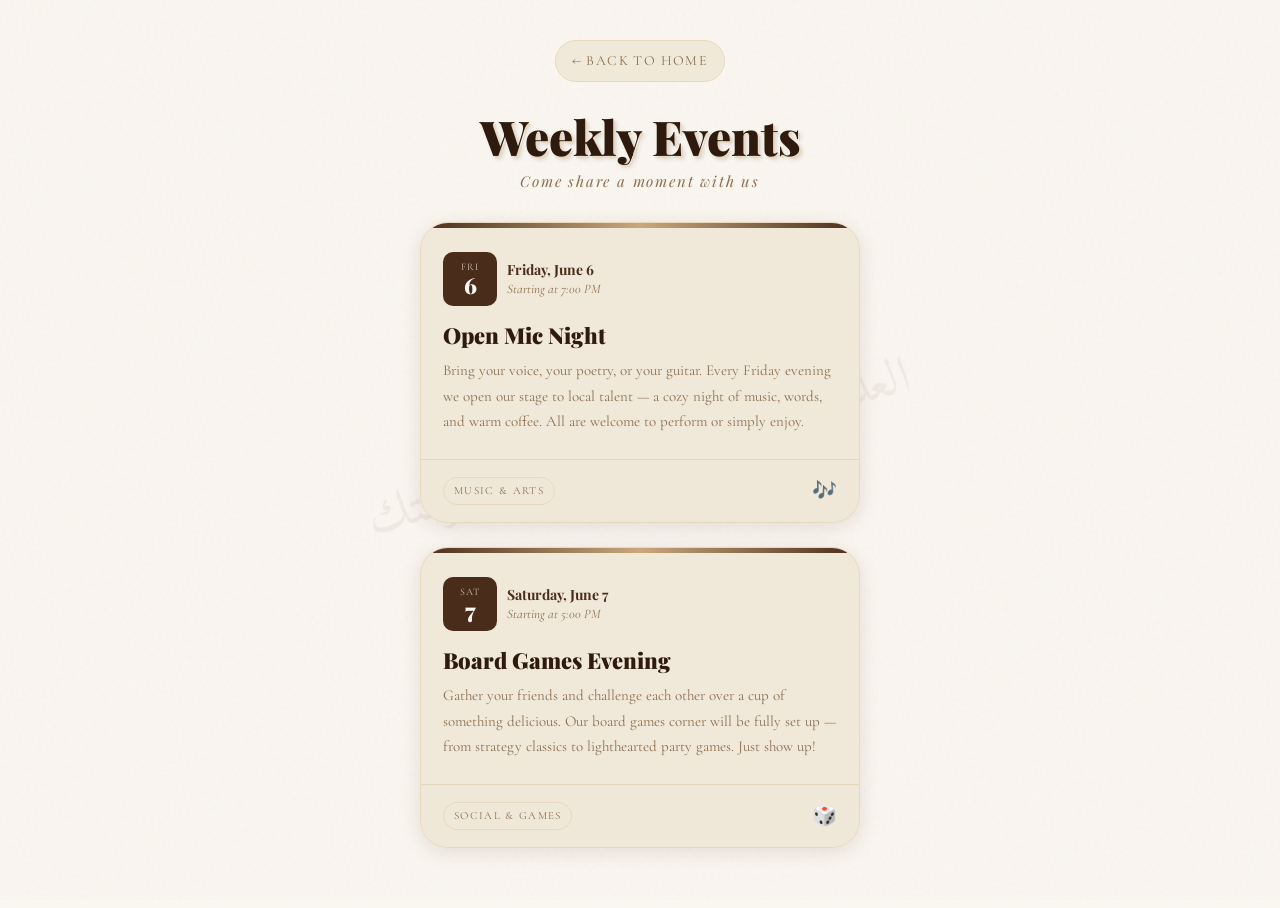
==== events.html @ 4f388abd "Add files via upload" ====
<!DOCTYPE html>
<html lang="en">
<head>
  <meta charset="UTF-8" />
  <meta name="viewport" content="width=device-width, initial-scale=1.0" />
  <meta name="description" content="Kmayra Coffee Shop — Weekly Events" />
  <title>Weekly Events — Kmayra Coffee Shop</title>
  <link rel="stylesheet" href="style.css" />
</head>
<body>

  <div class="arabic-bg" aria-hidden="true">العذر القهوة... و القصد شوفتك</div>

  <main class="page">

    <!-- Page Header -->
    <header class="page-header animate-in">
      <a href="index.html" class="back-btn">← Back to Home</a>
      <h1 class="page-title">Weekly Events</h1>
      <p class="page-subtitle">Come share a moment with us</p>
    </header>

    <div class="events-body">
      <div class="events-grid">

        <!-- ════════════════════════════════════════════════
             EVENT CARD 1
             HOW TO EDIT THIS CARD EVERY WEEK:
             ─ data-day-name  → Short day name (Mon, Tue, Wed…)
             ─ data-day-num   → Day number (e.g., 12)
             ─ .event-date-text strong → Full date (e.g., Monday, June 9)
             ─ .event-date-text span  → Time (e.g., 7:00 PM)
             ─ .event-tag             → Short category label
             ─ .event-title           → Event title
             ─ .event-desc            → Event description paragraph
             ─ .event-icon            → Emoji icon in card footer
             ════════════════════════════════════════════════ -->
        <article class="event-card animate-in delay-1">
          <div class="event-card-accent"></div>
          <div class="event-card-body">

            <div class="event-meta">
              <div class="event-day-badge">
                <!-- ✏️ Edit: day abbreviation and number -->
                <span class="event-day-name">FRI</span>
                <span class="event-day-num">6</span>
              </div>
              <div class="event-date-text">
                <!-- ✏️ Edit: full date and time -->
                <strong>Friday, June 6</strong>
                <span>Starting at 7:00 PM</span>
              </div>
            </div>

            <!-- ✏️ Edit: event title -->
            <h2 class="event-title">Open Mic Night</h2>

            <!-- ✏️ Edit: event description -->
            <p class="event-desc">
              Bring your voice, your poetry, or your guitar. Every Friday evening we open our stage to local talent — a cozy night of music, words, and warm coffee. All are welcome to perform or simply enjoy.
            </p>

          </div>
          <div class="event-card-footer">
            <!-- ✏️ Edit: category tag and icon -->
            <span class="event-tag">Music &amp; Arts</span>
            <span class="event-icon" aria-hidden="true">🎶</span>
          </div>
        </article>

        <!-- ════════════════════════════════════════════════
             EVENT CARD 2
             Same editing instructions as Event Card 1 above.
             ════════════════════════════════════════════════ -->
        <article class="event-card animate-in delay-2">
          <div class="event-card-accent"></div>
          <div class="event-card-body">

            <div class="event-meta">
              <div class="event-day-badge">
                <!-- ✏️ Edit: day abbreviation and number -->
                <span class="event-day-name">SAT</span>
                <span class="event-day-num">7</span>
              </div>
              <div class="event-date-text">
                <!-- ✏️ Edit: full date and time -->
                <strong>Saturday, June 7</strong>
                <span>Starting at 5:00 PM</span>
              </div>
            </div>

            <!-- ✏️ Edit: event title -->
            <h2 class="event-title">Board Games Evening</h2>

            <!-- ✏️ Edit: event description -->
            <p class="event-desc">
              Gather your friends and challenge each other over a cup of something delicious. Our board games corner will be fully set up — from strategy classics to lighthearted party games. Just show up!
            </p>

          </div>
          <div class="event-card-footer">
            <!-- ✏️ Edit: category tag and icon -->
            <span class="event-tag">Social &amp; Games</span>
            <span class="event-icon" aria-hidden="true">🎲</span>
          </div>
        </article>

      </div><!-- /.events-grid -->
    </div><!-- /.events-body -->

  </main>

</body>
</html>
---- style.css ----
/* ============================================================
   KMAYRA COFFEE SHOP — Global Stylesheet
   ============================================================ */

@import url('https://fonts.googleapis.com/css2?family=Playfair+Display:ital,wght@0,400;0,700;0,900;1,400;1,700&family=Cormorant+Garamond:ital,wght@0,300;0,400;0,600;1,300;1,400&family=Amiri:ital,wght@0,400;0,700;1,400&display=swap');

/* ── Variables ─────────────────────────────────────────────── */
:root {
  --cream:        #faf6f0;
  --beige:        #f0e8d8;
  --parchment:    #e8d8c0;
  --latte:        #c9a87c;
  --espresso:     #4a2c1a;
  --mocha:        #2e1a0e;
  --ink:          #1c1108;
  --muted:        #8b6f50;
  --gold:         #b8860b;
  --soft-shadow:  rgba(74, 44, 26, 0.12);
  --deep-shadow:  rgba(30, 16, 8, 0.25);

  --font-display: 'Playfair Display', Georgia, serif;
  --font-body:    'Cormorant Garamond', Georgia, serif;
  --font-arabic:  'Amiri', serif;

  --radius-sm:    10px;
  --radius-md:    18px;
  --radius-lg:    28px;
  --radius-pill:  999px;

  --transition:   0.3s cubic-bezier(0.25, 0.46, 0.45, 0.94);
}

/* ── Reset & Base ───────────────────────────────────────────── */
*, *::before, *::after { box-sizing: border-box; margin: 0; padding: 0; }

html { scroll-behavior: smooth; -webkit-text-size-adjust: 100%; }

body {
  background-color: var(--cream);
  color: var(--espresso);
  font-family: var(--font-body);
  font-size: 17px;
  line-height: 1.7;
  min-height: 100vh;
  overflow-x: hidden;
}

/* ── Noise Texture Overlay ──────────────────────────────────── */
body::before {
  content: '';
  position: fixed;
  inset: 0;
  background-image: url("data:image/svg+xml,%3Csvg viewBox='0 0 256 256' xmlns='http://www.w3.org/2000/svg'%3E%3Cfilter id='noise'%3E%3CfeTurbulence type='fractalNoise' baseFrequency='0.9' numOctaves='4' stitchTiles='stitch'/%3E%3C/filter%3E%3Crect width='100%25' height='100%25' filter='url(%23noise)' opacity='0.04'/%3E%3C/svg%3E");
  pointer-events: none;
  z-index: 0;
}

/* ── Page Wrapper ───────────────────────────────────────────── */
.page {
  position: relative;
  z-index: 1;
  max-width: 480px;
  margin: 0 auto;
  padding: 0 20px 60px;
  min-height: 100vh;
}

/* ============================================================
   LANDING PAGE
   ============================================================ */

/* Arabic Calligraphy Background */
.arabic-bg {
  position: fixed;
  top: 50%;
  left: 50%;
  transform: translate(-50%, -50%) rotate(-15deg);
  font-family: var(--font-arabic);
  font-size: clamp(28px, 10vw, 52px);
  color: var(--espresso);
  opacity: 0.055;
  white-space: nowrap;
  pointer-events: none;
  z-index: 0;
  letter-spacing: 0.02em;
  text-align: center;
  line-height: 1.5;
  user-select: none;
}

/* Hero Section */
.hero {
  position: relative;
  z-index: 1;
  display: flex;
  flex-direction: column;
  align-items: center;
  padding-top: 64px;
  padding-bottom: 16px;
}

/* Steam Animation */
.steam-wrapper {
  display: flex;
  gap: 10px;
  margin-bottom: 10px;
  height: 40px;
  align-items: flex-end;
}

.steam {
  width: 4px;
  background: linear-gradient(to top, var(--latte), transparent);
  border-radius: var(--radius-pill);
  animation: steam 2.4s ease-in-out infinite;
  opacity: 0.5;
}
.steam:nth-child(1) { height: 24px; animation-delay: 0s; }
.steam:nth-child(2) { height: 32px; animation-delay: 0.4s; }
.steam:nth-child(3) { height: 20px; animation-delay: 0.8s; }

@keyframes steam {
  0%, 100% { transform: translateY(0) scaleX(1); opacity: 0.5; }
  50%       { transform: translateY(-10px) scaleX(1.3); opacity: 0.2; }
}

/* Logo */
.logo-container {
  text-align: center;
  margin-bottom: 8px;
}

.logo-main {
  display: block;
  font-family: var(--font-display);
  font-weight: 900;
  font-size: clamp(42px, 13vw, 64px);
  color: var(--mocha);
  letter-spacing: -0.02em;
  line-height: 1;
  text-shadow:
    1px 1px 0 var(--parchment),
    2px 2px 0 var(--latte),
    3px 3px 0 rgba(74,44,26,0.3),
    4px 4px 6px rgba(30,16,8,0.2);
  margin-bottom: 4px;
}

.logo-sub {
  display: block;
  font-family: var(--font-display);
  font-weight: 400;
  font-style: italic;
  font-size: clamp(15px, 4.5vw, 20px);
  color: var(--muted);
  letter-spacing: 0.18em;
  text-transform: uppercase;
}

/* Ornament Divider */
.ornament {
  display: flex;
  align-items: center;
  gap: 12px;
  margin: 20px 0 36px;
  width: 100%;
}

.ornament-line {
  flex: 1;
  height: 1px;
  background: linear-gradient(to right, transparent, var(--parchment), transparent);
}

.ornament-icon {
  font-size: 18px;
  color: var(--latte);
  line-height: 1;
}

/* Nav Buttons */
.nav-links {
  display: flex;
  flex-direction: column;
  gap: 14px;
  width: 100%;
}

.nav-btn {
  display: flex;
  align-items: center;
  justify-content: space-between;
  padding: 18px 26px;
  border-radius: var(--radius-md);
  text-decoration: none;
  font-family: var(--font-display);
  font-weight: 700;
  font-size: 17px;
  letter-spacing: 0.04em;
  transition: var(--transition);
  position: relative;
  overflow: hidden;
}

.nav-btn::before {
  content: '';
  position: absolute;
  inset: 0;
  opacity: 0;
  transition: opacity var(--transition);
}

.nav-btn:hover::before,
.nav-btn:active::before { opacity: 1; }

/* Primary button (menu) */
.nav-btn--primary {
  background: var(--espresso);
  color: var(--cream);
  box-shadow: 0 4px 18px var(--deep-shadow);
}
.nav-btn--primary::before {
  background: linear-gradient(135deg, var(--mocha), var(--espresso));
}
.nav-btn--primary:hover {
  transform: translateY(-2px);
  box-shadow: 0 8px 24px var(--deep-shadow);
}

/* Secondary buttons */
.nav-btn--secondary {
  background: var(--beige);
  color: var(--espresso);
  border: 1.5px solid var(--parchment);
  box-shadow: 0 2px 10px var(--soft-shadow);
}
.nav-btn--secondary::before {
  background: linear-gradient(135deg, var(--parchment), var(--beige));
}
.nav-btn--secondary:hover {
  transform: translateY(-2px);
  border-color: var(--latte);
  box-shadow: 0 6px 18px var(--soft-shadow);
}

/* Accent (rate/google) */
.nav-btn--accent {
  background: linear-gradient(135deg, var(--latte), #d4a96a);
  color: var(--mocha);
  box-shadow: 0 4px 18px rgba(200, 160, 100, 0.35);
}
.nav-btn--accent:hover {
  transform: translateY(-2px);
  box-shadow: 0 8px 24px rgba(200, 160, 100, 0.45);
}

.btn-label { flex: 1; }

.btn-icon {
  font-size: 20px;
  transition: transform var(--transition);
}
.nav-btn:hover .btn-icon { transform: translateX(4px); }

/* Footer tagline */
.footer-tagline {
  margin-top: 48px;
  text-align: center;
  font-family: var(--font-arabic);
  font-size: 15px;
  color: var(--muted);
  opacity: 0.7;
  letter-spacing: 0.02em;
}

/* ============================================================
   SHARED PAGE HEADER (menu / events)
   ============================================================ */

.page-header {
  position: relative;
  z-index: 1;
  padding-top: 40px;
  padding-bottom: 28px;
  text-align: center;
}

.back-btn {
  display: inline-flex;
  align-items: center;
  gap: 8px;
  text-decoration: none;
  font-family: var(--font-body);
  font-size: 14px;
  letter-spacing: 0.1em;
  text-transform: uppercase;
  color: var(--muted);
  margin-bottom: 28px;
  transition: color var(--transition);
  padding: 8px 16px;
  border: 1px solid var(--parchment);
  border-radius: var(--radius-pill);
  background: var(--beige);
}
.back-btn:hover { color: var(--espresso); border-color: var(--latte); }

.page-title {
  font-family: var(--font-display);
  font-weight: 900;
  font-size: clamp(32px, 10vw, 48px);
  color: var(--mocha);
  line-height: 1.1;
  text-shadow: 2px 2px 0 var(--parchment), 3px 3px 4px rgba(30,16,8,0.15);
  margin-bottom: 6px;
}

.page-subtitle {
  font-family: var(--font-display);
  font-style: italic;
  font-size: 15px;
  color: var(--muted);
  letter-spacing: 0.12em;
}

/* ============================================================
   MENU PAGE
   ============================================================ */

.menu-body { position: relative; z-index: 1; }

/* Menu Section */
.menu-section {
  margin-bottom: 40px;
}

.section-header {
  display: flex;
  align-items: center;
  gap: 12px;
  margin-bottom: 16px;
}

.section-icon { font-size: 22px; }

.section-title {
  font-family: var(--font-display);
  font-weight: 700;
  font-size: 20px;
  color: var(--espresso);
  letter-spacing: 0.04em;
}

.section-line {
  flex: 1;
  height: 1px;
  background: linear-gradient(to right, var(--parchment), transparent);
}

/* Menu Card */
.menu-card {
  background: var(--beige);
  border: 1px solid var(--parchment);
  border-radius: var(--radius-md);
  overflow: hidden;
  box-shadow: 0 2px 12px var(--soft-shadow);
}

.menu-item {
  display: flex;
  align-items: flex-start;
  justify-content: space-between;
  gap: 12px;
  padding: 14px 18px;
  border-bottom: 1px solid rgba(201, 168, 124, 0.25);
  transition: background var(--transition);
}
.menu-item:last-child { border-bottom: none; }
.menu-item:hover { background: rgba(232, 216, 192, 0.5); }

.item-info { flex: 1; min-width: 0; }

.item-name {
  font-family: var(--font-display);
  font-weight: 700;
  font-size: 15px;
  color: var(--espresso);
  line-height: 1.3;
}

.item-desc {
  font-family: var(--font-body);
  font-style: italic;
  font-size: 13px;
  color: var(--muted);
  margin-top: 3px;
  line-height: 1.5;
}

.item-price {
  font-family: var(--font-display);
  font-weight: 900;
  font-size: 14px;
  color: var(--latte);
  white-space: nowrap;
  padding-top: 2px;
}

.item-price--tbd {
  font-weight: 400;
  font-style: italic;
  font-size: 12px;
  color: var(--muted);
}

/* Size variants */
.price-variants {
  display: flex;
  flex-direction: column;
  align-items: flex-end;
  gap: 2px;
}
.price-variant {
  font-size: 12px;
  color: var(--muted);
  font-family: var(--font-body);
}
.price-variant strong {
  font-family: var(--font-display);
  font-weight: 700;
  font-size: 13px;
  color: var(--latte);
}

/* Coming Soon Note */
.coming-soon-note {
  margin-top: 14px;
  padding: 12px 16px;
  background: linear-gradient(135deg, rgba(201,168,124,0.15), rgba(232,216,192,0.4));
  border: 1px dashed var(--latte);
  border-radius: var(--radius-sm);
  font-family: var(--font-display);
  font-style: italic;
  font-size: 13px;
  color: var(--gold);
  text-align: center;
}

/* ============================================================
   EVENTS PAGE
   ============================================================ */

.events-body { position: relative; z-index: 1; }

.events-grid {
  display: flex;
  flex-direction: column;
  gap: 24px;
}

/* Event Card */
.event-card {
  background: var(--beige);
  border: 1.5px solid var(--parchment);
  border-radius: var(--radius-lg);
  overflow: hidden;
  box-shadow: 0 4px 20px var(--soft-shadow);
  transition: transform var(--transition), box-shadow var(--transition);
  position: relative;
}
.event-card:hover {
  transform: translateY(-4px);
  box-shadow: 0 10px 30px var(--deep-shadow);
}

.event-card-accent {
  height: 5px;
  background: linear-gradient(90deg, var(--espresso), var(--latte), var(--espresso));
}

.event-card-body { padding: 24px 22px; }

.event-meta {
  display: flex;
  align-items: center;
  gap: 10px;
  margin-bottom: 16px;
}

.event-day-badge {
  display: flex;
  flex-direction: column;
  align-items: center;
  justify-content: center;
  width: 54px;
  height: 54px;
  border-radius: var(--radius-sm);
  background: var(--espresso);
  color: var(--cream);
  flex-shrink: 0;
}

.event-day-name {
  font-family: var(--font-body);
  font-size: 10px;
  letter-spacing: 0.1em;
  text-transform: uppercase;
  opacity: 0.75;
  line-height: 1;
}

.event-day-num {
  font-family: var(--font-display);
  font-weight: 900;
  font-size: 22px;
  line-height: 1;
  margin-top: 2px;
}

.event-date-text {
  font-family: var(--font-body);
  font-style: italic;
  font-size: 13px;
  color: var(--muted);
  line-height: 1.4;
}
.event-date-text strong {
  display: block;
  font-style: normal;
  font-family: var(--font-display);
  font-size: 14px;
  color: var(--espresso);
}

.event-title {
  font-family: var(--font-display);
  font-weight: 900;
  font-size: 22px;
  color: var(--mocha);
  line-height: 1.2;
  margin-bottom: 10px;
}

.event-desc {
  font-family: var(--font-body);
  font-size: 15px;
  color: var(--muted);
  line-height: 1.7;
}

.event-card-footer {
  display: flex;
  align-items: center;
  justify-content: space-between;
  padding: 14px 22px;
  border-top: 1px solid rgba(201, 168, 124, 0.3);
  background: rgba(240, 232, 216, 0.5);
}

.event-tag {
  font-family: var(--font-body);
  font-size: 11px;
  letter-spacing: 0.12em;
  text-transform: uppercase;
  color: var(--muted);
  padding: 4px 10px;
  border: 1px solid var(--parchment);
  border-radius: var(--radius-pill);
}

.event-icon { font-size: 20px; }

/* No events state */
.events-empty {
  text-align: center;
  padding: 48px 24px;
  color: var(--muted);
  font-style: italic;
}

/* ============================================================
   ANIMATIONS
   ============================================================ */

@keyframes fadeInUp {
  from { opacity: 0; transform: translateY(20px); }
  to   { opacity: 1; transform: translateY(0); }
}

.animate-in {
  animation: fadeInUp 0.6s ease both;
}

.delay-1 { animation-delay: 0.1s; }
.delay-2 { animation-delay: 0.2s; }
.delay-3 { animation-delay: 0.3s; }
.delay-4 { animation-delay: 0.4s; }
.delay-5 { animation-delay: 0.5s; }
.delay-6 { animation-delay: 0.6s; }

/* ============================================================
   UTILITIES
   ============================================================ */

.text-center { text-align: center; }

/* Scrollbar styling */
::-webkit-scrollbar { width: 6px; }
::-webkit-scrollbar-track { background: var(--cream); }
::-webkit-scrollbar-thumb { background: var(--parchment); border-radius: 3px; }
::-webkit-scrollbar-thumb:hover { background: var(--latte); }
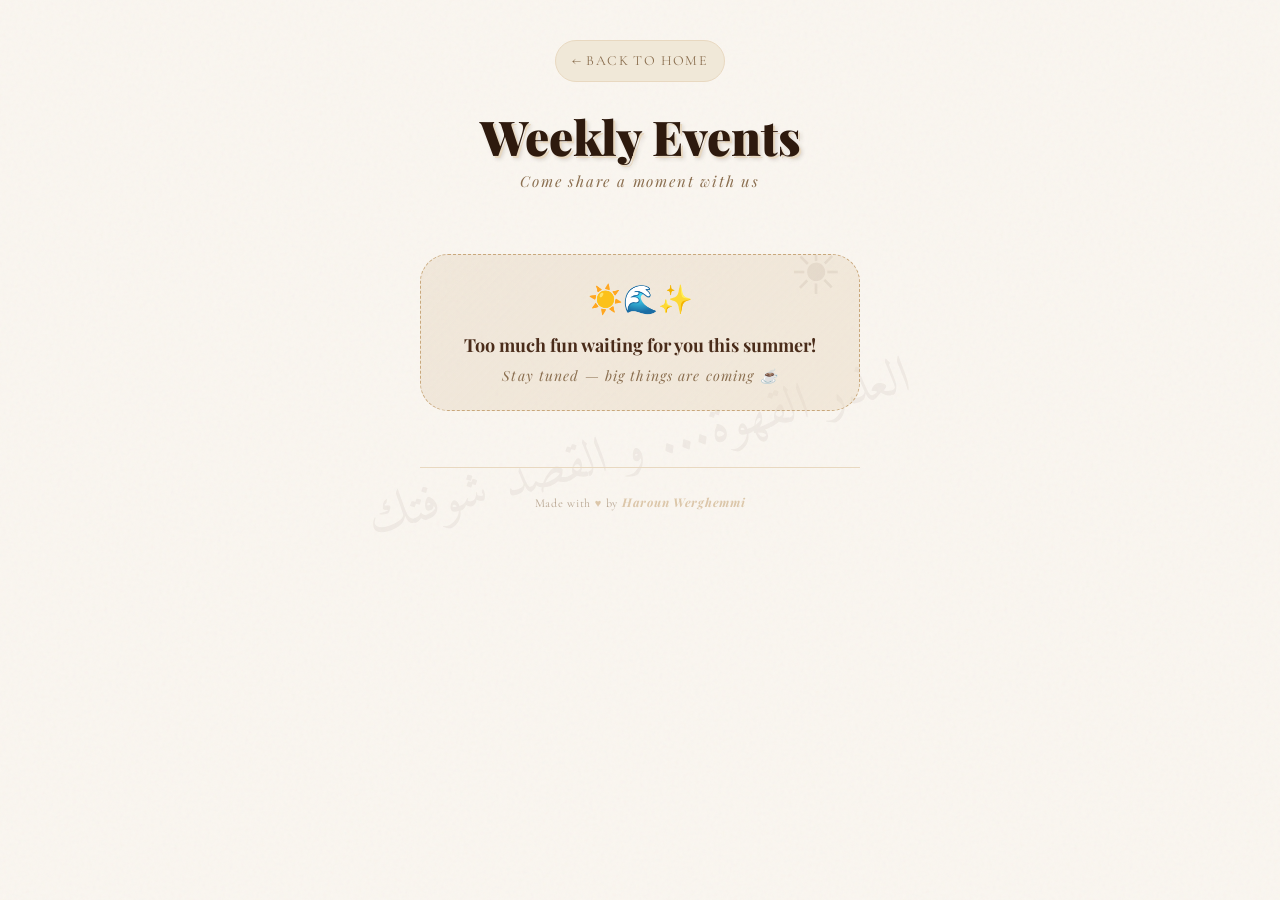
==== commit 7c0d059c: "update" ====
--- a/events.html
+++ b/events.html
@@ -1,114 +1,115 @@
-<!DOCTYPE html>
-<html lang="en">
-<head>
-  <meta charset="UTF-8" />
-  <meta name="viewport" content="width=device-width, initial-scale=1.0" />
-  <meta name="description" content="Kmayra Coffee Shop — Weekly Events" />
-  <title>Weekly Events — Kmayra Coffee Shop</title>
-  <link rel="stylesheet" href="style.css" />
-</head>
-<body>
-
-  <div class="arabic-bg" aria-hidden="true">العذر القهوة... و القصد شوفتك</div>
-
-  <main class="page">
-
-    <!-- Page Header -->
-    <header class="page-header animate-in">
-      <a href="index.html" class="back-btn">← Back to Home</a>
-      <h1 class="page-title">Weekly Events</h1>
-      <p class="page-subtitle">Come share a moment with us</p>
-    </header>
-
-    <div class="events-body">
-      <div class="events-grid">
-
-        <!-- ════════════════════════════════════════════════
-             EVENT CARD 1
-             HOW TO EDIT THIS CARD EVERY WEEK:
-             ─ data-day-name  → Short day name (Mon, Tue, Wed…)
-             ─ data-day-num   → Day number (e.g., 12)
-             ─ .event-date-text strong → Full date (e.g., Monday, June 9)
-             ─ .event-date-text span  → Time (e.g., 7:00 PM)
-             ─ .event-tag             → Short category label
-             ─ .event-title           → Event title
-             ─ .event-desc            → Event description paragraph
-             ─ .event-icon            → Emoji icon in card footer
-             ════════════════════════════════════════════════ -->
-        <article class="event-card animate-in delay-1">
-          <div class="event-card-accent"></div>
-          <div class="event-card-body">
-
-            <div class="event-meta">
-              <div class="event-day-badge">
-                <!-- ✏️ Edit: day abbreviation and number -->
-                <span class="event-day-name">FRI</span>
-                <span class="event-day-num">6</span>
-              </div>
-              <div class="event-date-text">
-                <!-- ✏️ Edit: full date and time -->
-                <strong>Friday, June 6</strong>
-                <span>Starting at 7:00 PM</span>
-              </div>
-            </div>
-
-            <!-- ✏️ Edit: event title -->
-            <h2 class="event-title">Open Mic Night</h2>
-
-            <!-- ✏️ Edit: event description -->
-            <p class="event-desc">
-              Bring your voice, your poetry, or your guitar. Every Friday evening we open our stage to local talent — a cozy night of music, words, and warm coffee. All are welcome to perform or simply enjoy.
-            </p>
-
-          </div>
-          <div class="event-card-footer">
-            <!-- ✏️ Edit: category tag and icon -->
-            <span class="event-tag">Music &amp; Arts</span>
-            <span class="event-icon" aria-hidden="true">🎶</span>
-          </div>
-        </article>
-
-        <!-- ════════════════════════════════════════════════
-             EVENT CARD 2
-             Same editing instructions as Event Card 1 above.
-             ════════════════════════════════════════════════ -->
-        <article class="event-card animate-in delay-2">
-          <div class="event-card-accent"></div>
-          <div class="event-card-body">
-
-            <div class="event-meta">
-              <div class="event-day-badge">
-                <!-- ✏️ Edit: day abbreviation and number -->
-                <span class="event-day-name">SAT</span>
-                <span class="event-day-num">7</span>
-              </div>
-              <div class="event-date-text">
-                <!-- ✏️ Edit: full date and time -->
-                <strong>Saturday, June 7</strong>
-                <span>Starting at 5:00 PM</span>
-              </div>
-            </div>
-
-            <!-- ✏️ Edit: event title -->
-            <h2 class="event-title">Board Games Evening</h2>
-
-            <!-- ✏️ Edit: event description -->
-            <p class="event-desc">
-              Gather your friends and challenge each other over a cup of something delicious. Our board games corner will be fully set up — from strategy classics to lighthearted party games. Just show up!
-            </p>
-
-          </div>
-          <div class="event-card-footer">
-            <!-- ✏️ Edit: category tag and icon -->
-            <span class="event-tag">Social &amp; Games</span>
-            <span class="event-icon" aria-hidden="true">🎲</span>
-          </div>
-        </article>
-
-      </div><!-- /.events-grid -->
-    </div><!-- /.events-body -->
-
-  </main>
-
-</body>
+<!DOCTYPE html>
+<html lang="en">
+<head>
+  <meta charset="UTF-8" />
+  <meta name="viewport" content="width=device-width, initial-scale=1.0" />
+  <meta name="description" content="Kmayra Coffee Shop — Weekly Events" />
+  <title>Weekly Events — Kmayra Coffee Shop</title>
+  <link rel="stylesheet" href="style.css" />
+</head>
+<body>
+
+  <div class="arabic-bg" aria-hidden="true">العذر القهوة... و القصد شوفتك</div>
+
+  <main class="page">
+
+    <!-- Page Header -->
+    <header class="page-header animate-in">
+      <a href="index.html" class="back-btn">← Back to Home</a>
+      <h1 class="page-title">Weekly Events</h1>
+      <p class="page-subtitle">Come share a moment with us</p>
+    </header>
+
+    <div class="events-body">
+      <div class="events-grid">
+
+        <!--
+        EVENT CARDS ARE CURRENTLY HIDDEN.
+        To show them: cut everything between the opening and
+        closing comment tags of each card and paste it outside.
+
+        HOW TO EDIT EACH WEEK:
+        - event-day-name  : short day (Mon, Tue, Wed...)
+        - event-day-num   : day number (e.g. 12)
+        - strong tag      : full date (e.g. Monday, June 9)
+        - span tag        : time (e.g. 7:00 PM)
+        - event-tag       : short category label
+        - event-title     : event name
+        - event-desc      : description paragraph
+        - event-icon      : emoji in card footer
+
+        == EVENT CARD 1 ==
+        <article class="event-card animate-in delay-1">
+          <div class="event-card-accent"></div>
+          <div class="event-card-body">
+            <div class="event-meta">
+              <div class="event-day-badge">
+                <span class="event-day-name">FRI</span>
+                <span class="event-day-num">6</span>
+              </div>
+              <div class="event-date-text">
+                <strong>Friday, June 6</strong>
+                <span>Starting at 7:00 PM</span>
+              </div>
+            </div>
+            <h2 class="event-title">Open Mic Night</h2>
+            <p class="event-desc">
+              Bring your voice, your poetry, or your guitar. Every Friday evening
+              we open our stage to local talent. All are welcome to perform or enjoy.
+            </p>
+          </div>
+          <div class="event-card-footer">
+            <span class="event-tag">Music &amp; Arts</span>
+            <span class="event-icon">🎶</span>
+          </div>
+        </article>
+
+        == EVENT CARD 2 ==
+        <article class="event-card animate-in delay-2">
+          <div class="event-card-accent"></div>
+          <div class="event-card-body">
+            <div class="event-meta">
+              <div class="event-day-badge">
+                <span class="event-day-name">SAT</span>
+                <span class="event-day-num">7</span>
+              </div>
+              <div class="event-date-text">
+                <strong>Saturday, June 7</strong>
+                <span>Starting at 5:00 PM</span>
+              </div>
+            </div>
+            <h2 class="event-title">Board Games Evening</h2>
+            <p class="event-desc">
+              Gather your friends over a cup of something delicious. Our board games
+              corner will be fully set up. Just show up!
+            </p>
+          </div>
+          <div class="event-card-footer">
+            <span class="event-tag">Social &amp; Games</span>
+            <span class="event-icon">🎲</span>
+          </div>
+        </article>
+        -->
+
+      </div><!-- /.events-grid -->
+
+      <!-- Summer teaser note -->
+      <div class="summer-note animate-in delay-2">
+        <span class="summer-note-emoji">☀️🌊✨</span>
+        <p class="summer-note-text">Too much fun waiting for you this summer!</p>
+        <p class="summer-note-sub">Stay tuned — big things are coming ☕</p>
+      </div>
+
+    </div><!-- /.events-body -->
+
+    <!-- Footer -->
+    <footer class="page-footer animate-in delay-3">
+      <p class="footer-made">
+        Made with <span class="footer-heart">♥</span> by <span>Haroun Werghemmi</span>
+      </p>
+    </footer>
+
+  </main>
+
+</body>
 </html>
--- a/style.css
+++ b/style.css
@@ -1,610 +1,684 @@
-/* ============================================================
-   KMAYRA COFFEE SHOP — Global Stylesheet
-   ============================================================ */
-
-@import url('https://fonts.googleapis.com/css2?family=Playfair+Display:ital,wght@0,400;0,700;0,900;1,400;1,700&family=Cormorant+Garamond:ital,wght@0,300;0,400;0,600;1,300;1,400&family=Amiri:ital,wght@0,400;0,700;1,400&display=swap');
-
-/* ── Variables ─────────────────────────────────────────────── */
-:root {
-  --cream:        #faf6f0;
-  --beige:        #f0e8d8;
-  --parchment:    #e8d8c0;
-  --latte:        #c9a87c;
-  --espresso:     #4a2c1a;
-  --mocha:        #2e1a0e;
-  --ink:          #1c1108;
-  --muted:        #8b6f50;
-  --gold:         #b8860b;
-  --soft-shadow:  rgba(74, 44, 26, 0.12);
-  --deep-shadow:  rgba(30, 16, 8, 0.25);
-
-  --font-display: 'Playfair Display', Georgia, serif;
-  --font-body:    'Cormorant Garamond', Georgia, serif;
-  --font-arabic:  'Amiri', serif;
-
-  --radius-sm:    10px;
-  --radius-md:    18px;
-  --radius-lg:    28px;
-  --radius-pill:  999px;
-
-  --transition:   0.3s cubic-bezier(0.25, 0.46, 0.45, 0.94);
-}
-
-/* ── Reset & Base ───────────────────────────────────────────── */
-*, *::before, *::after { box-sizing: border-box; margin: 0; padding: 0; }
-
-html { scroll-behavior: smooth; -webkit-text-size-adjust: 100%; }
-
-body {
-  background-color: var(--cream);
-  color: var(--espresso);
-  font-family: var(--font-body);
-  font-size: 17px;
-  line-height: 1.7;
-  min-height: 100vh;
-  overflow-x: hidden;
-}
-
-/* ── Noise Texture Overlay ──────────────────────────────────── */
-body::before {
-  content: '';
-  position: fixed;
-  inset: 0;
-  background-image: url("data:image/svg+xml,%3Csvg viewBox='0 0 256 256' xmlns='http://www.w3.org/2000/svg'%3E%3Cfilter id='noise'%3E%3CfeTurbulence type='fractalNoise' baseFrequency='0.9' numOctaves='4' stitchTiles='stitch'/%3E%3C/filter%3E%3Crect width='100%25' height='100%25' filter='url(%23noise)' opacity='0.04'/%3E%3C/svg%3E");
-  pointer-events: none;
-  z-index: 0;
-}
-
-/* ── Page Wrapper ───────────────────────────────────────────── */
-.page {
-  position: relative;
-  z-index: 1;
-  max-width: 480px;
-  margin: 0 auto;
-  padding: 0 20px 60px;
-  min-height: 100vh;
-}
-
-/* ============================================================
-   LANDING PAGE
-   ============================================================ */
-
-/* Arabic Calligraphy Background */
-.arabic-bg {
-  position: fixed;
-  top: 50%;
-  left: 50%;
-  transform: translate(-50%, -50%) rotate(-15deg);
-  font-family: var(--font-arabic);
-  font-size: clamp(28px, 10vw, 52px);
-  color: var(--espresso);
-  opacity: 0.055;
-  white-space: nowrap;
-  pointer-events: none;
-  z-index: 0;
-  letter-spacing: 0.02em;
-  text-align: center;
-  line-height: 1.5;
-  user-select: none;
-}
-
-/* Hero Section */
-.hero {
-  position: relative;
-  z-index: 1;
-  display: flex;
-  flex-direction: column;
-  align-items: center;
-  padding-top: 64px;
-  padding-bottom: 16px;
-}
-
-/* Steam Animation */
-.steam-wrapper {
-  display: flex;
-  gap: 10px;
-  margin-bottom: 10px;
-  height: 40px;
-  align-items: flex-end;
-}
-
-.steam {
-  width: 4px;
-  background: linear-gradient(to top, var(--latte), transparent);
-  border-radius: var(--radius-pill);
-  animation: steam 2.4s ease-in-out infinite;
-  opacity: 0.5;
-}
-.steam:nth-child(1) { height: 24px; animation-delay: 0s; }
-.steam:nth-child(2) { height: 32px; animation-delay: 0.4s; }
-.steam:nth-child(3) { height: 20px; animation-delay: 0.8s; }
-
-@keyframes steam {
-  0%, 100% { transform: translateY(0) scaleX(1); opacity: 0.5; }
-  50%       { transform: translateY(-10px) scaleX(1.3); opacity: 0.2; }
-}
-
-/* Logo */
-.logo-container {
-  text-align: center;
-  margin-bottom: 8px;
-}
-
-.logo-main {
-  display: block;
-  font-family: var(--font-display);
-  font-weight: 900;
-  font-size: clamp(42px, 13vw, 64px);
-  color: var(--mocha);
-  letter-spacing: -0.02em;
-  line-height: 1;
-  text-shadow:
-    1px 1px 0 var(--parchment),
-    2px 2px 0 var(--latte),
-    3px 3px 0 rgba(74,44,26,0.3),
-    4px 4px 6px rgba(30,16,8,0.2);
-  margin-bottom: 4px;
-}
-
-.logo-sub {
-  display: block;
-  font-family: var(--font-display);
-  font-weight: 400;
-  font-style: italic;
-  font-size: clamp(15px, 4.5vw, 20px);
-  color: var(--muted);
-  letter-spacing: 0.18em;
-  text-transform: uppercase;
-}
-
-/* Ornament Divider */
-.ornament {
-  display: flex;
-  align-items: center;
-  gap: 12px;
-  margin: 20px 0 36px;
-  width: 100%;
-}
-
-.ornament-line {
-  flex: 1;
-  height: 1px;
-  background: linear-gradient(to right, transparent, var(--parchment), transparent);
-}
-
-.ornament-icon {
-  font-size: 18px;
-  color: var(--latte);
-  line-height: 1;
-}
-
-/* Nav Buttons */
-.nav-links {
-  display: flex;
-  flex-direction: column;
-  gap: 14px;
-  width: 100%;
-}
-
-.nav-btn {
-  display: flex;
-  align-items: center;
-  justify-content: space-between;
-  padding: 18px 26px;
-  border-radius: var(--radius-md);
-  text-decoration: none;
-  font-family: var(--font-display);
-  font-weight: 700;
-  font-size: 17px;
-  letter-spacing: 0.04em;
-  transition: var(--transition);
-  position: relative;
-  overflow: hidden;
-}
-
-.nav-btn::before {
-  content: '';
-  position: absolute;
-  inset: 0;
-  opacity: 0;
-  transition: opacity var(--transition);
-}
-
-.nav-btn:hover::before,
-.nav-btn:active::before { opacity: 1; }
-
-/* Primary button (menu) */
-.nav-btn--primary {
-  background: var(--espresso);
-  color: var(--cream);
-  box-shadow: 0 4px 18px var(--deep-shadow);
-}
-.nav-btn--primary::before {
-  background: linear-gradient(135deg, var(--mocha), var(--espresso));
-}
-.nav-btn--primary:hover {
-  transform: translateY(-2px);
-  box-shadow: 0 8px 24px var(--deep-shadow);
-}
-
-/* Secondary buttons */
-.nav-btn--secondary {
-  background: var(--beige);
-  color: var(--espresso);
-  border: 1.5px solid var(--parchment);
-  box-shadow: 0 2px 10px var(--soft-shadow);
-}
-.nav-btn--secondary::before {
-  background: linear-gradient(135deg, var(--parchment), var(--beige));
-}
-.nav-btn--secondary:hover {
-  transform: translateY(-2px);
-  border-color: var(--latte);
-  box-shadow: 0 6px 18px var(--soft-shadow);
-}
-
-/* Accent (rate/google) */
-.nav-btn--accent {
-  background: linear-gradient(135deg, var(--latte), #d4a96a);
-  color: var(--mocha);
-  box-shadow: 0 4px 18px rgba(200, 160, 100, 0.35);
-}
-.nav-btn--accent:hover {
-  transform: translateY(-2px);
-  box-shadow: 0 8px 24px rgba(200, 160, 100, 0.45);
-}
-
-.btn-label { flex: 1; }
-
-.btn-icon {
-  font-size: 20px;
-  transition: transform var(--transition);
-}
-.nav-btn:hover .btn-icon { transform: translateX(4px); }
-
-/* Footer tagline */
-.footer-tagline {
-  margin-top: 48px;
-  text-align: center;
-  font-family: var(--font-arabic);
-  font-size: 15px;
-  color: var(--muted);
-  opacity: 0.7;
-  letter-spacing: 0.02em;
-}
-
-/* ============================================================
-   SHARED PAGE HEADER (menu / events)
-   ============================================================ */
-
-.page-header {
-  position: relative;
-  z-index: 1;
-  padding-top: 40px;
-  padding-bottom: 28px;
-  text-align: center;
-}
-
-.back-btn {
-  display: inline-flex;
-  align-items: center;
-  gap: 8px;
-  text-decoration: none;
-  font-family: var(--font-body);
-  font-size: 14px;
-  letter-spacing: 0.1em;
-  text-transform: uppercase;
-  color: var(--muted);
-  margin-bottom: 28px;
-  transition: color var(--transition);
-  padding: 8px 16px;
-  border: 1px solid var(--parchment);
-  border-radius: var(--radius-pill);
-  background: var(--beige);
-}
-.back-btn:hover { color: var(--espresso); border-color: var(--latte); }
-
-.page-title {
-  font-family: var(--font-display);
-  font-weight: 900;
-  font-size: clamp(32px, 10vw, 48px);
-  color: var(--mocha);
-  line-height: 1.1;
-  text-shadow: 2px 2px 0 var(--parchment), 3px 3px 4px rgba(30,16,8,0.15);
-  margin-bottom: 6px;
-}
-
-.page-subtitle {
-  font-family: var(--font-display);
-  font-style: italic;
-  font-size: 15px;
-  color: var(--muted);
-  letter-spacing: 0.12em;
-}
-
-/* ============================================================
-   MENU PAGE
-   ============================================================ */
-
-.menu-body { position: relative; z-index: 1; }
-
-/* Menu Section */
-.menu-section {
-  margin-bottom: 40px;
-}
-
-.section-header {
-  display: flex;
-  align-items: center;
-  gap: 12px;
-  margin-bottom: 16px;
-}
-
-.section-icon { font-size: 22px; }
-
-.section-title {
-  font-family: var(--font-display);
-  font-weight: 700;
-  font-size: 20px;
-  color: var(--espresso);
-  letter-spacing: 0.04em;
-}
-
-.section-line {
-  flex: 1;
-  height: 1px;
-  background: linear-gradient(to right, var(--parchment), transparent);
-}
-
-/* Menu Card */
-.menu-card {
-  background: var(--beige);
-  border: 1px solid var(--parchment);
-  border-radius: var(--radius-md);
-  overflow: hidden;
-  box-shadow: 0 2px 12px var(--soft-shadow);
-}
-
-.menu-item {
-  display: flex;
-  align-items: flex-start;
-  justify-content: space-between;
-  gap: 12px;
-  padding: 14px 18px;
-  border-bottom: 1px solid rgba(201, 168, 124, 0.25);
-  transition: background var(--transition);
-}
-.menu-item:last-child { border-bottom: none; }
-.menu-item:hover { background: rgba(232, 216, 192, 0.5); }
-
-.item-info { flex: 1; min-width: 0; }
-
-.item-name {
-  font-family: var(--font-display);
-  font-weight: 700;
-  font-size: 15px;
-  color: var(--espresso);
-  line-height: 1.3;
-}
-
-.item-desc {
-  font-family: var(--font-body);
-  font-style: italic;
-  font-size: 13px;
-  color: var(--muted);
-  margin-top: 3px;
-  line-height: 1.5;
-}
-
-.item-price {
-  font-family: var(--font-display);
-  font-weight: 900;
-  font-size: 14px;
-  color: var(--latte);
-  white-space: nowrap;
-  padding-top: 2px;
-}
-
-.item-price--tbd {
-  font-weight: 400;
-  font-style: italic;
-  font-size: 12px;
-  color: var(--muted);
-}
-
-/* Size variants */
-.price-variants {
-  display: flex;
-  flex-direction: column;
-  align-items: flex-end;
-  gap: 2px;
-}
-.price-variant {
-  font-size: 12px;
-  color: var(--muted);
-  font-family: var(--font-body);
-}
-.price-variant strong {
-  font-family: var(--font-display);
-  font-weight: 700;
-  font-size: 13px;
-  color: var(--latte);
-}
-
-/* Coming Soon Note */
-.coming-soon-note {
-  margin-top: 14px;
-  padding: 12px 16px;
-  background: linear-gradient(135deg, rgba(201,168,124,0.15), rgba(232,216,192,0.4));
-  border: 1px dashed var(--latte);
-  border-radius: var(--radius-sm);
-  font-family: var(--font-display);
-  font-style: italic;
-  font-size: 13px;
-  color: var(--gold);
-  text-align: center;
-}
-
-/* ============================================================
-   EVENTS PAGE
-   ============================================================ */
-
-.events-body { position: relative; z-index: 1; }
-
-.events-grid {
-  display: flex;
-  flex-direction: column;
-  gap: 24px;
-}
-
-/* Event Card */
-.event-card {
-  background: var(--beige);
-  border: 1.5px solid var(--parchment);
-  border-radius: var(--radius-lg);
-  overflow: hidden;
-  box-shadow: 0 4px 20px var(--soft-shadow);
-  transition: transform var(--transition), box-shadow var(--transition);
-  position: relative;
-}
-.event-card:hover {
-  transform: translateY(-4px);
-  box-shadow: 0 10px 30px var(--deep-shadow);
-}
-
-.event-card-accent {
-  height: 5px;
-  background: linear-gradient(90deg, var(--espresso), var(--latte), var(--espresso));
-}
-
-.event-card-body { padding: 24px 22px; }
-
-.event-meta {
-  display: flex;
-  align-items: center;
-  gap: 10px;
-  margin-bottom: 16px;
-}
-
-.event-day-badge {
-  display: flex;
-  flex-direction: column;
-  align-items: center;
-  justify-content: center;
-  width: 54px;
-  height: 54px;
-  border-radius: var(--radius-sm);
-  background: var(--espresso);
-  color: var(--cream);
-  flex-shrink: 0;
-}
-
-.event-day-name {
-  font-family: var(--font-body);
-  font-size: 10px;
-  letter-spacing: 0.1em;
-  text-transform: uppercase;
-  opacity: 0.75;
-  line-height: 1;
-}
-
-.event-day-num {
-  font-family: var(--font-display);
-  font-weight: 900;
-  font-size: 22px;
-  line-height: 1;
-  margin-top: 2px;
-}
-
-.event-date-text {
-  font-family: var(--font-body);
-  font-style: italic;
-  font-size: 13px;
-  color: var(--muted);
-  line-height: 1.4;
-}
-.event-date-text strong {
-  display: block;
-  font-style: normal;
-  font-family: var(--font-display);
-  font-size: 14px;
-  color: var(--espresso);
-}
-
-.event-title {
-  font-family: var(--font-display);
-  font-weight: 900;
-  font-size: 22px;
-  color: var(--mocha);
-  line-height: 1.2;
-  margin-bottom: 10px;
-}
-
-.event-desc {
-  font-family: var(--font-body);
-  font-size: 15px;
-  color: var(--muted);
-  line-height: 1.7;
-}
-
-.event-card-footer {
-  display: flex;
-  align-items: center;
-  justify-content: space-between;
-  padding: 14px 22px;
-  border-top: 1px solid rgba(201, 168, 124, 0.3);
-  background: rgba(240, 232, 216, 0.5);
-}
-
-.event-tag {
-  font-family: var(--font-body);
-  font-size: 11px;
-  letter-spacing: 0.12em;
-  text-transform: uppercase;
-  color: var(--muted);
-  padding: 4px 10px;
-  border: 1px solid var(--parchment);
-  border-radius: var(--radius-pill);
-}
-
-.event-icon { font-size: 20px; }
-
-/* No events state */
-.events-empty {
-  text-align: center;
-  padding: 48px 24px;
-  color: var(--muted);
-  font-style: italic;
-}
-
-/* ============================================================
-   ANIMATIONS
-   ============================================================ */
-
-@keyframes fadeInUp {
-  from { opacity: 0; transform: translateY(20px); }
-  to   { opacity: 1; transform: translateY(0); }
-}
-
-.animate-in {
-  animation: fadeInUp 0.6s ease both;
-}
-
-.delay-1 { animation-delay: 0.1s; }
-.delay-2 { animation-delay: 0.2s; }
-.delay-3 { animation-delay: 0.3s; }
-.delay-4 { animation-delay: 0.4s; }
-.delay-5 { animation-delay: 0.5s; }
-.delay-6 { animation-delay: 0.6s; }
-
-/* ============================================================
-   UTILITIES
-   ============================================================ */
-
-.text-center { text-align: center; }
-
-/* Scrollbar styling */
-::-webkit-scrollbar { width: 6px; }
-::-webkit-scrollbar-track { background: var(--cream); }
-::-webkit-scrollbar-thumb { background: var(--parchment); border-radius: 3px; }
+/* ============================================================
+   KMAYRA COFFEE SHOP — Global Stylesheet
+   ============================================================ */
+
+@import url('https://fonts.googleapis.com/css2?family=Playfair+Display:ital,wght@0,400;0,700;0,900;1,400;1,700&family=Cormorant+Garamond:ital,wght@0,300;0,400;0,600;1,300;1,400&family=Amiri:ital,wght@0,400;0,700;1,400&display=swap');
+
+/* ── Variables ─────────────────────────────────────────────── */
+:root {
+  --cream:        #faf6f0;
+  --beige:        #f0e8d8;
+  --parchment:    #e8d8c0;
+  --latte:        #c9a87c;
+  --espresso:     #4a2c1a;
+  --mocha:        #2e1a0e;
+  --ink:          #1c1108;
+  --muted:        #8b6f50;
+  --gold:         #b8860b;
+  --soft-shadow:  rgba(74, 44, 26, 0.12);
+  --deep-shadow:  rgba(30, 16, 8, 0.25);
+
+  --font-display: 'Playfair Display', Georgia, serif;
+  --font-body:    'Cormorant Garamond', Georgia, serif;
+  --font-arabic:  'Amiri', serif;
+
+  --radius-sm:    10px;
+  --radius-md:    18px;
+  --radius-lg:    28px;
+  --radius-pill:  999px;
+
+  --transition:   0.3s cubic-bezier(0.25, 0.46, 0.45, 0.94);
+}
+
+/* ── Reset & Base ───────────────────────────────────────────── */
+*, *::before, *::after { box-sizing: border-box; margin: 0; padding: 0; }
+
+html { scroll-behavior: smooth; -webkit-text-size-adjust: 100%; }
+
+body {
+  background-color: var(--cream);
+  color: var(--espresso);
+  font-family: var(--font-body);
+  font-size: 17px;
+  line-height: 1.7;
+  min-height: 100vh;
+  overflow-x: hidden;
+}
+
+/* ── Noise Texture Overlay ──────────────────────────────────── */
+body::before {
+  content: '';
+  position: fixed;
+  inset: 0;
+  background-image: url("data:image/svg+xml,%3Csvg viewBox='0 0 256 256' xmlns='http://www.w3.org/2000/svg'%3E%3Cfilter id='noise'%3E%3CfeTurbulence type='fractalNoise' baseFrequency='0.9' numOctaves='4' stitchTiles='stitch'/%3E%3C/filter%3E%3Crect width='100%25' height='100%25' filter='url(%23noise)' opacity='0.04'/%3E%3C/svg%3E");
+  pointer-events: none;
+  z-index: 0;
+}
+
+/* ── Page Wrapper ───────────────────────────────────────────── */
+.page {
+  position: relative;
+  z-index: 1;
+  max-width: 480px;
+  margin: 0 auto;
+  padding: 0 20px 60px;
+  min-height: 100vh;
+}
+
+/* ============================================================
+   LANDING PAGE
+   ============================================================ */
+
+/* Arabic Calligraphy Background */
+.arabic-bg {
+  position: fixed;
+  top: 50%;
+  left: 50%;
+  transform: translate(-50%, -50%) rotate(-15deg);
+  font-family: var(--font-arabic);
+  font-size: clamp(28px, 10vw, 52px);
+  color: var(--espresso);
+  opacity: 0.055;
+  white-space: nowrap;
+  pointer-events: none;
+  z-index: 0;
+  letter-spacing: 0.02em;
+  text-align: center;
+  line-height: 1.5;
+  user-select: none;
+}
+
+/* Hero Section */
+.hero {
+  position: relative;
+  z-index: 1;
+  display: flex;
+  flex-direction: column;
+  align-items: center;
+  padding-top: 64px;
+  padding-bottom: 16px;
+}
+
+/* Steam Animation */
+.steam-wrapper {
+  display: flex;
+  gap: 10px;
+  margin-bottom: 10px;
+  height: 40px;
+  align-items: flex-end;
+}
+
+.steam {
+  width: 4px;
+  background: linear-gradient(to top, var(--latte), transparent);
+  border-radius: var(--radius-pill);
+  animation: steam 2.4s ease-in-out infinite;
+  opacity: 0.5;
+}
+.steam:nth-child(1) { height: 24px; animation-delay: 0s; }
+.steam:nth-child(2) { height: 32px; animation-delay: 0.4s; }
+.steam:nth-child(3) { height: 20px; animation-delay: 0.8s; }
+
+@keyframes steam {
+  0%, 100% { transform: translateY(0) scaleX(1); opacity: 0.5; }
+  50%       { transform: translateY(-10px) scaleX(1.3); opacity: 0.2; }
+}
+
+/* Logo */
+.logo-container {
+  text-align: center;
+  margin-bottom: 8px;
+}
+
+.logo-main {
+  display: block;
+  font-family: var(--font-display);
+  font-weight: 900;
+  font-size: clamp(42px, 13vw, 64px);
+  color: var(--mocha);
+  letter-spacing: -0.02em;
+  line-height: 1;
+  text-shadow:
+    1px 1px 0 var(--parchment),
+    2px 2px 0 var(--latte),
+    3px 3px 0 rgba(74,44,26,0.3),
+    4px 4px 6px rgba(30,16,8,0.2);
+  margin-bottom: 4px;
+}
+
+.logo-sub {
+  display: block;
+  font-family: var(--font-display);
+  font-weight: 400;
+  font-style: italic;
+  font-size: clamp(15px, 4.5vw, 20px);
+  color: var(--muted);
+  letter-spacing: 0.18em;
+  text-transform: uppercase;
+}
+
+/* Ornament Divider */
+.ornament {
+  display: flex;
+  align-items: center;
+  gap: 12px;
+  margin: 20px 0 36px;
+  width: 100%;
+}
+
+.ornament-line {
+  flex: 1;
+  height: 1px;
+  background: linear-gradient(to right, transparent, var(--parchment), transparent);
+}
+
+.ornament-icon {
+  font-size: 18px;
+  color: var(--latte);
+  line-height: 1;
+}
+
+/* Nav Buttons */
+.nav-links {
+  display: flex;
+  flex-direction: column;
+  gap: 14px;
+  width: 100%;
+}
+
+.nav-btn {
+  display: flex;
+  align-items: center;
+  justify-content: space-between;
+  padding: 18px 26px;
+  border-radius: var(--radius-md);
+  text-decoration: none;
+  font-family: var(--font-display);
+  font-weight: 700;
+  font-size: 17px;
+  letter-spacing: 0.04em;
+  transition: var(--transition);
+  position: relative;
+  overflow: hidden;
+}
+
+.nav-btn::before {
+  content: '';
+  position: absolute;
+  inset: 0;
+  opacity: 0;
+  transition: opacity var(--transition);
+}
+
+.nav-btn:hover::before,
+.nav-btn:active::before { opacity: 1; }
+
+/* Primary button (menu) */
+.nav-btn--primary {
+  background: var(--espresso);
+  color: var(--cream);
+  box-shadow: 0 4px 18px var(--deep-shadow);
+}
+.nav-btn--primary::before {
+  background: linear-gradient(135deg, var(--mocha), var(--espresso));
+}
+.nav-btn--primary:hover {
+  transform: translateY(-2px);
+  box-shadow: 0 8px 24px var(--deep-shadow);
+}
+
+/* Secondary buttons */
+.nav-btn--secondary {
+  background: var(--beige);
+  color: var(--espresso);
+  border: 1.5px solid var(--parchment);
+  box-shadow: 0 2px 10px var(--soft-shadow);
+}
+.nav-btn--secondary::before {
+  background: linear-gradient(135deg, var(--parchment), var(--beige));
+}
+.nav-btn--secondary:hover {
+  transform: translateY(-2px);
+  border-color: var(--latte);
+  box-shadow: 0 6px 18px var(--soft-shadow);
+}
+
+/* Accent (rate/google) */
+.nav-btn--accent {
+  background: linear-gradient(135deg, var(--latte), #d4a96a);
+  color: var(--mocha);
+  box-shadow: 0 4px 18px rgba(200, 160, 100, 0.35);
+}
+.nav-btn--accent:hover {
+  transform: translateY(-2px);
+  box-shadow: 0 8px 24px rgba(200, 160, 100, 0.45);
+}
+
+.btn-label { flex: 1; }
+
+.btn-icon {
+  font-size: 20px;
+  transition: transform var(--transition);
+}
+.nav-btn:hover .btn-icon { transform: translateX(4px); }
+
+/* Footer tagline */
+.footer-tagline {
+  margin-top: 48px;
+  text-align: center;
+  font-family: var(--font-arabic);
+  font-size: 15px;
+  color: var(--muted);
+  opacity: 0.7;
+  letter-spacing: 0.02em;
+}
+
+/* ============================================================
+   SHARED PAGE HEADER (menu / events)
+   ============================================================ */
+
+.page-header {
+  position: relative;
+  z-index: 1;
+  padding-top: 40px;
+  padding-bottom: 28px;
+  text-align: center;
+}
+
+.back-btn {
+  display: inline-flex;
+  align-items: center;
+  gap: 8px;
+  text-decoration: none;
+  font-family: var(--font-body);
+  font-size: 14px;
+  letter-spacing: 0.1em;
+  text-transform: uppercase;
+  color: var(--muted);
+  margin-bottom: 28px;
+  transition: color var(--transition);
+  padding: 8px 16px;
+  border: 1px solid var(--parchment);
+  border-radius: var(--radius-pill);
+  background: var(--beige);
+}
+.back-btn:hover { color: var(--espresso); border-color: var(--latte); }
+
+.page-title {
+  font-family: var(--font-display);
+  font-weight: 900;
+  font-size: clamp(32px, 10vw, 48px);
+  color: var(--mocha);
+  line-height: 1.1;
+  text-shadow: 2px 2px 0 var(--parchment), 3px 3px 4px rgba(30,16,8,0.15);
+  margin-bottom: 6px;
+}
+
+.page-subtitle {
+  font-family: var(--font-display);
+  font-style: italic;
+  font-size: 15px;
+  color: var(--muted);
+  letter-spacing: 0.12em;
+}
+
+/* ============================================================
+   MENU PAGE
+   ============================================================ */
+
+.menu-body { position: relative; z-index: 1; }
+
+/* Menu Section */
+.menu-section {
+  margin-bottom: 40px;
+}
+
+.section-header {
+  display: flex;
+  align-items: center;
+  gap: 12px;
+  margin-bottom: 16px;
+}
+
+.section-icon { font-size: 22px; }
+
+.section-title {
+  font-family: var(--font-display);
+  font-weight: 700;
+  font-size: 20px;
+  color: var(--espresso);
+  letter-spacing: 0.04em;
+}
+
+.section-line {
+  flex: 1;
+  height: 1px;
+  background: linear-gradient(to right, var(--parchment), transparent);
+}
+
+/* Menu Card */
+.menu-card {
+  background: var(--beige);
+  border: 1px solid var(--parchment);
+  border-radius: var(--radius-md);
+  overflow: hidden;
+  box-shadow: 0 2px 12px var(--soft-shadow);
+}
+
+.menu-item {
+  display: flex;
+  align-items: flex-start;
+  justify-content: space-between;
+  gap: 12px;
+  padding: 14px 18px;
+  border-bottom: 1px solid rgba(201, 168, 124, 0.25);
+  transition: background var(--transition);
+}
+.menu-item:last-child { border-bottom: none; }
+.menu-item:hover { background: rgba(232, 216, 192, 0.5); }
+
+.item-info { flex: 1; min-width: 0; }
+
+.item-name {
+  font-family: var(--font-display);
+  font-weight: 700;
+  font-size: 15px;
+  color: var(--espresso);
+  line-height: 1.3;
+}
+
+.item-desc {
+  font-family: var(--font-body);
+  font-style: italic;
+  font-size: 13px;
+  color: var(--muted);
+  margin-top: 3px;
+  line-height: 1.5;
+}
+
+.item-price {
+  font-family: var(--font-display);
+  font-weight: 900;
+  font-size: 14px;
+  color: var(--latte);
+  white-space: nowrap;
+  padding-top: 2px;
+}
+
+.item-price--tbd {
+  font-weight: 400;
+  font-style: italic;
+  font-size: 12px;
+  color: var(--muted);
+}
+
+/* Size variants */
+.price-variants {
+  display: flex;
+  flex-direction: column;
+  align-items: flex-end;
+  gap: 2px;
+}
+.price-variant {
+  font-size: 12px;
+  color: var(--muted);
+  font-family: var(--font-body);
+}
+.price-variant strong {
+  font-family: var(--font-display);
+  font-weight: 700;
+  font-size: 13px;
+  color: var(--latte);
+}
+
+/* Coming Soon Note */
+.coming-soon-note {
+  margin-top: 14px;
+  padding: 12px 16px;
+  background: linear-gradient(135deg, rgba(201,168,124,0.15), rgba(232,216,192,0.4));
+  border: 1px dashed var(--latte);
+  border-radius: var(--radius-sm);
+  font-family: var(--font-display);
+  font-style: italic;
+  font-size: 13px;
+  color: var(--gold);
+  text-align: center;
+}
+
+/* ============================================================
+   EVENTS PAGE
+   ============================================================ */
+
+.events-body { position: relative; z-index: 1; }
+
+.events-grid {
+  display: flex;
+  flex-direction: column;
+  gap: 24px;
+}
+
+/* Event Card */
+.event-card {
+  background: var(--beige);
+  border: 1.5px solid var(--parchment);
+  border-radius: var(--radius-lg);
+  overflow: hidden;
+  box-shadow: 0 4px 20px var(--soft-shadow);
+  transition: transform var(--transition), box-shadow var(--transition);
+  position: relative;
+}
+.event-card:hover {
+  transform: translateY(-4px);
+  box-shadow: 0 10px 30px var(--deep-shadow);
+}
+
+.event-card-accent {
+  height: 5px;
+  background: linear-gradient(90deg, var(--espresso), var(--latte), var(--espresso));
+}
+
+.event-card-body { padding: 24px 22px; }
+
+.event-meta {
+  display: flex;
+  align-items: center;
+  gap: 10px;
+  margin-bottom: 16px;
+}
+
+.event-day-badge {
+  display: flex;
+  flex-direction: column;
+  align-items: center;
+  justify-content: center;
+  width: 54px;
+  height: 54px;
+  border-radius: var(--radius-sm);
+  background: var(--espresso);
+  color: var(--cream);
+  flex-shrink: 0;
+}
+
+.event-day-name {
+  font-family: var(--font-body);
+  font-size: 10px;
+  letter-spacing: 0.1em;
+  text-transform: uppercase;
+  opacity: 0.75;
+  line-height: 1;
+}
+
+.event-day-num {
+  font-family: var(--font-display);
+  font-weight: 900;
+  font-size: 22px;
+  line-height: 1;
+  margin-top: 2px;
+}
+
+.event-date-text {
+  font-family: var(--font-body);
+  font-style: italic;
+  font-size: 13px;
+  color: var(--muted);
+  line-height: 1.4;
+}
+.event-date-text strong {
+  display: block;
+  font-style: normal;
+  font-family: var(--font-display);
+  font-size: 14px;
+  color: var(--espresso);
+}
+
+.event-title {
+  font-family: var(--font-display);
+  font-weight: 900;
+  font-size: 22px;
+  color: var(--mocha);
+  line-height: 1.2;
+  margin-bottom: 10px;
+}
+
+.event-desc {
+  font-family: var(--font-body);
+  font-size: 15px;
+  color: var(--muted);
+  line-height: 1.7;
+}
+
+.event-card-footer {
+  display: flex;
+  align-items: center;
+  justify-content: space-between;
+  padding: 14px 22px;
+  border-top: 1px solid rgba(201, 168, 124, 0.3);
+  background: rgba(240, 232, 216, 0.5);
+}
+
+.event-tag {
+  font-family: var(--font-body);
+  font-size: 11px;
+  letter-spacing: 0.12em;
+  text-transform: uppercase;
+  color: var(--muted);
+  padding: 4px 10px;
+  border: 1px solid var(--parchment);
+  border-radius: var(--radius-pill);
+}
+
+.event-icon { font-size: 20px; }
+
+/* No events state */
+.events-empty {
+  text-align: center;
+  padding: 48px 24px;
+  color: var(--muted);
+  font-style: italic;
+}
+
+/* ============================================================
+   ANIMATIONS
+   ============================================================ */
+
+@keyframes fadeInUp {
+  from { opacity: 0; transform: translateY(20px); }
+  to   { opacity: 1; transform: translateY(0); }
+}
+
+.animate-in {
+  animation: fadeInUp 0.6s ease both;
+}
+
+.delay-1 { animation-delay: 0.1s; }
+.delay-2 { animation-delay: 0.2s; }
+.delay-3 { animation-delay: 0.3s; }
+.delay-4 { animation-delay: 0.4s; }
+.delay-5 { animation-delay: 0.5s; }
+.delay-6 { animation-delay: 0.6s; }
+
+/* ============================================================
+   UTILITIES
+   ============================================================ */
+
+.text-center { text-align: center; }
+
+/* Summer note */
+.summer-note {
+  margin-top: 32px;
+  padding: 22px 24px;
+  background: linear-gradient(135deg, rgba(201,168,124,0.18), rgba(232,216,192,0.45));
+  border: 1.5px dashed var(--latte);
+  border-radius: var(--radius-lg);
+  text-align: center;
+  position: relative;
+  overflow: hidden;
+}
+
+.summer-note::before {
+  content: '☀';
+  position: absolute;
+  top: -10px;
+  right: 16px;
+  font-size: 60px;
+  opacity: 0.07;
+  line-height: 1;
+}
+
+.summer-note-emoji {
+  font-size: 28px;
+  display: block;
+  margin-bottom: 8px;
+}
+
+.summer-note-text {
+  font-family: var(--font-display);
+  font-weight: 700;
+  font-size: 18px;
+  color: var(--espresso);
+  line-height: 1.4;
+  margin-bottom: 6px;
+}
+
+.summer-note-sub {
+  font-family: var(--font-display);
+  font-style: italic;
+  font-size: 14px;
+  color: var(--muted);
+  letter-spacing: 0.08em;
+}
+
+/* Page footer */
+.page-footer {
+  margin-top: 56px;
+  padding-top: 24px;
+  border-top: 1px solid var(--parchment);
+  text-align: center;
+}
+
+.footer-made {
+  font-family: var(--font-body);
+  font-size: 12px;
+  color: var(--muted);
+  opacity: 0.6;
+  letter-spacing: 0.06em;
+}
+
+.footer-made span {
+  font-family: var(--font-display);
+  font-weight: 700;
+  font-style: italic;
+  color: var(--latte);
+  opacity: 1;
+}
+
+.footer-heart {
+  color: var(--latte);
+  font-size: 11px;
+}
+
+/* Scrollbar styling */
+::-webkit-scrollbar { width: 6px; }
+::-webkit-scrollbar-track { background: var(--cream); }
+::-webkit-scrollbar-thumb { background: var(--parchment); border-radius: 3px; }
 ::-webkit-scrollbar-thumb:hover { background: var(--latte); }
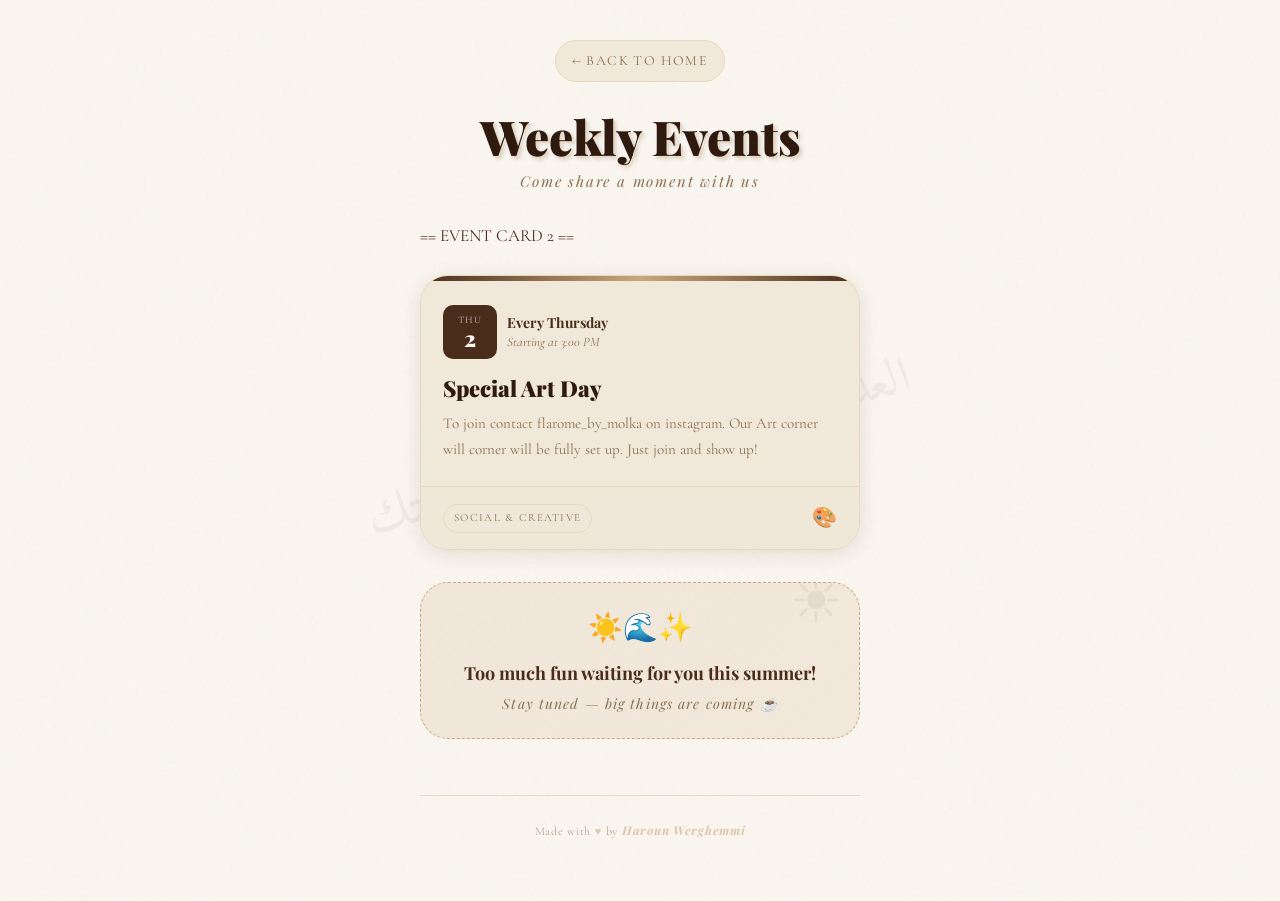
==== commit a95a992e: "update menu and events" ====
--- a/events.html
+++ b/events.html
@@ -62,7 +62,7 @@
             <span class="event-tag">Music &amp; Arts</span>
             <span class="event-icon">🎶</span>
           </div>
-        </article>
+        </article>-->
 
         == EVENT CARD 2 ==
         <article class="event-card animate-in delay-2">
@@ -70,26 +70,26 @@
           <div class="event-card-body">
             <div class="event-meta">
               <div class="event-day-badge">
-                <span class="event-day-name">SAT</span>
-                <span class="event-day-num">7</span>
+                <span class="event-day-name">Thu</span>
+                <span class="event-day-num">2</span>
               </div>
               <div class="event-date-text">
-                <strong>Saturday, June 7</strong>
-                <span>Starting at 5:00 PM</span>
+                <strong> Every Thursday</strong>
+                <span>Starting at 3:00 PM</span>
               </div>
             </div>
-            <h2 class="event-title">Board Games Evening</h2>
+            <h2 class="event-title">Special Art Day </h2>
             <p class="event-desc">
-              Gather your friends over a cup of something delicious. Our board games
-              corner will be fully set up. Just show up!
+              To join contact flarome_by_molka on instagram. Our Art corner will
+              corner will be fully set up. Just join and show up!
             </p>
           </div>
           <div class="event-card-footer">
-            <span class="event-tag">Social &amp; Games</span>
-            <span class="event-icon">🎲</span>
+            <span class="event-tag">Social &amp; Creative</span>
+            <span class="event-icon">🎨</span>
           </div>
         </article>
-        -->
+        
 
       </div><!-- /.events-grid -->
 
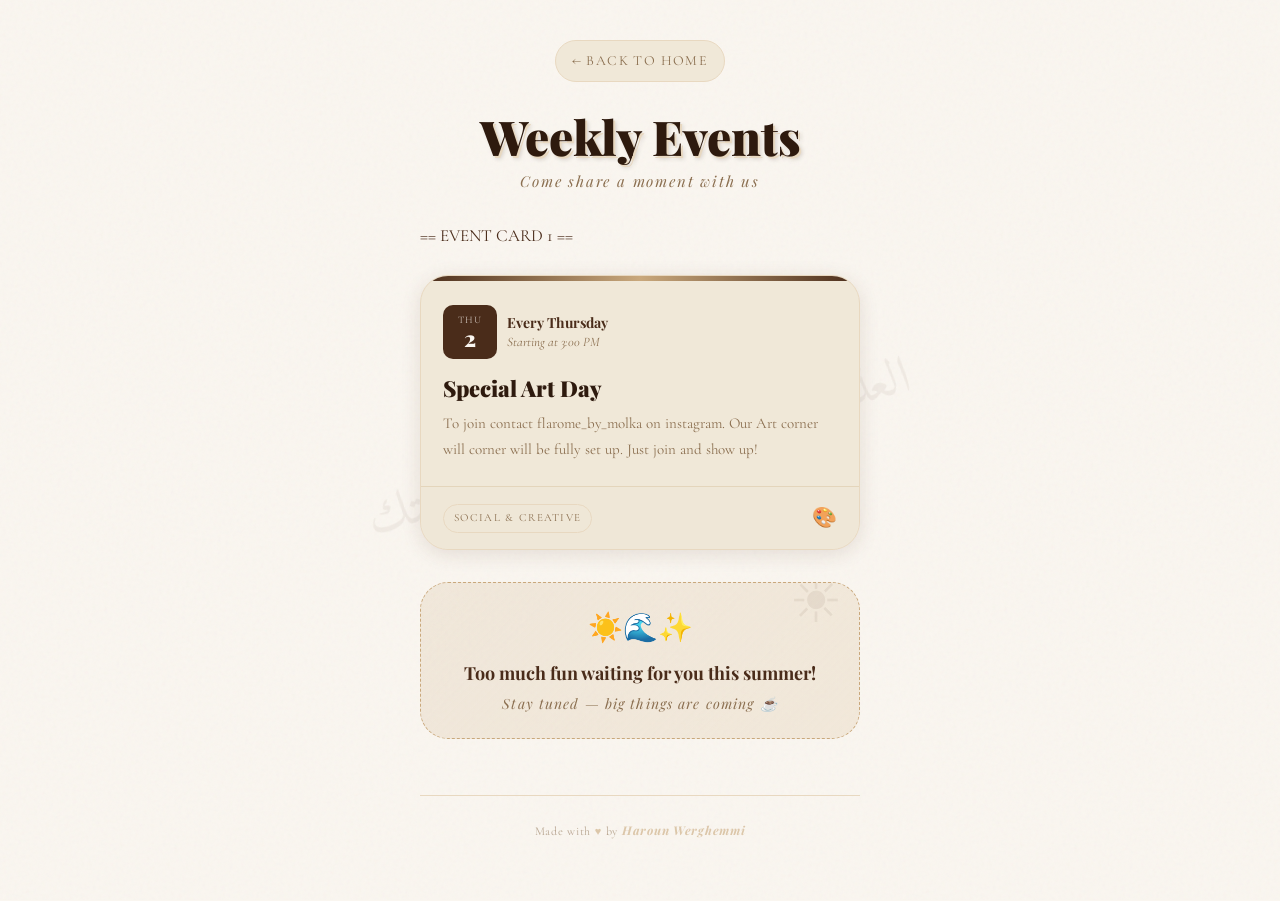
==== commit 3b9a6a78: "update menu and events" ====
--- a/events.html
+++ b/events.html
@@ -64,8 +64,8 @@
           </div>
         </article>-->
 
-        == EVENT CARD 2 ==
-        <article class="event-card animate-in delay-2">
+        == EVENT CARD 1 ==
+        <article class="event-card animate-in delay-1">
           <div class="event-card-accent"></div>
           <div class="event-card-body">
             <div class="event-meta">
